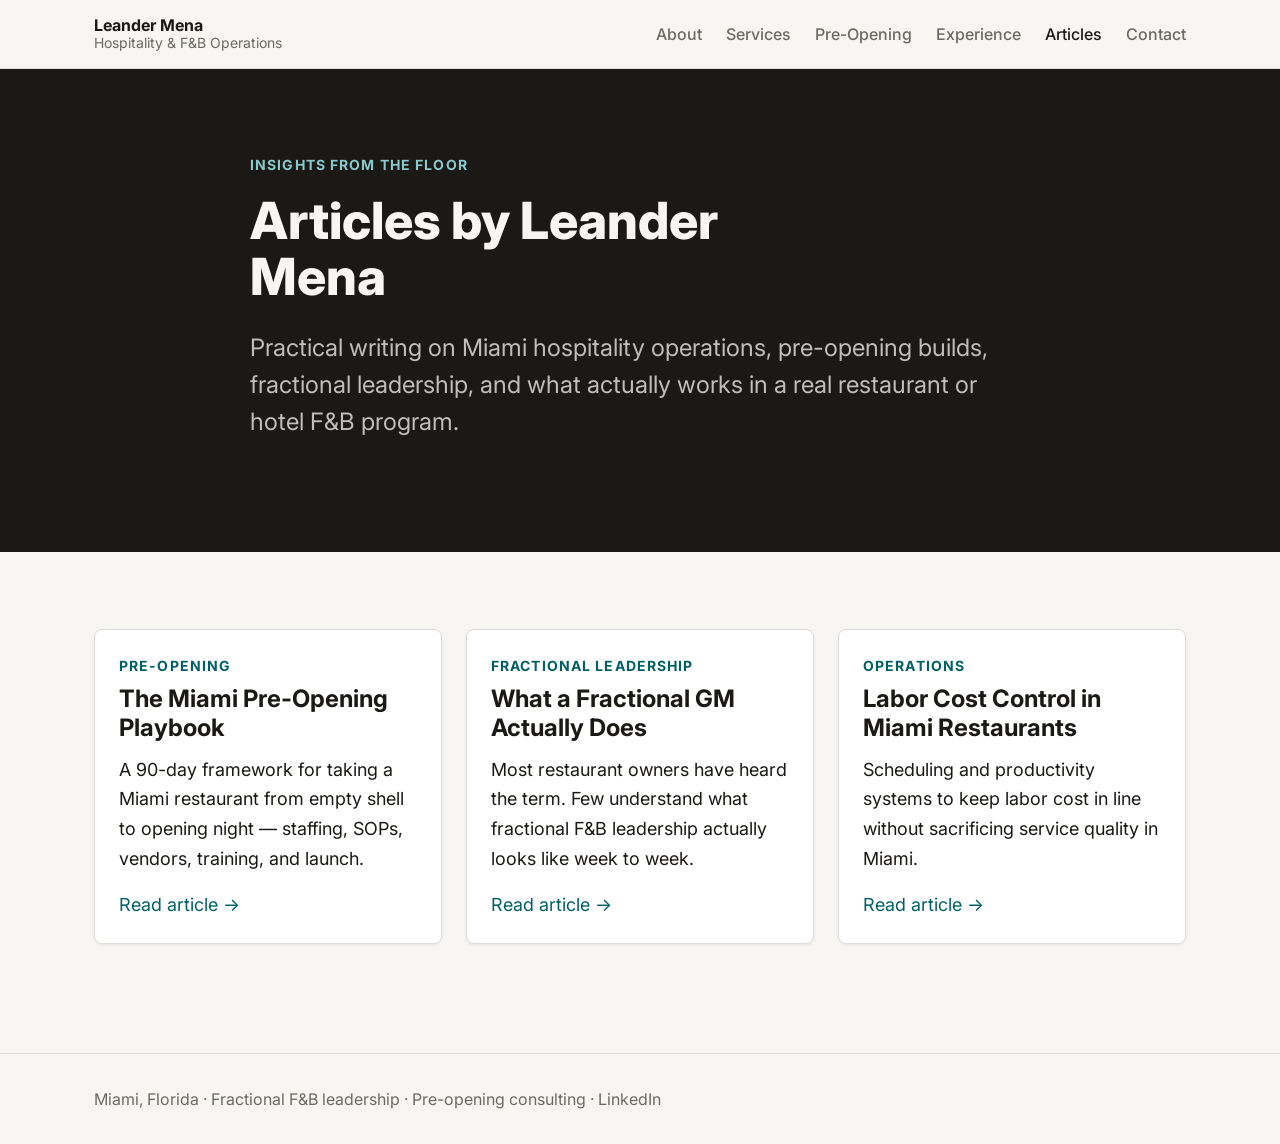
==== blog/index.html @ 5acd49ef "SEO/ORM audit: new index, style, profile page, sitemap, robots, blog articles" ====
<!DOCTYPE html>
<html lang="en">
<head>
  <meta charset="UTF-8" />
  <meta name="viewport" content="width=device-width, initial-scale=1.0" />
  <title>Articles by Leander Mena | Miami Hospitality Consulting</title>
  <meta name="description" content="Practical articles on pre-opening restaurant launches, fractional F&B leadership, labor cost control, and operations in Miami by Leander Mena." />
  <link rel="canonical" href="https://www.leandermena.com/blog/" />
  <link rel="preconnect" href="https://fonts.googleapis.com" />
  <link rel="preconnect" href="https://fonts.gstatic.com" crossorigin />
  <link href="https://fonts.googleapis.com/css2?family=Inter:wght@400;500;600;700;800&display=swap" rel="stylesheet" />
  <link rel="stylesheet" href="../style.css" />
</head>
<body>
  <header class="site-header">
    <div class="container nav">
      <a class="brand" href="../index.html">Leander Mena<small>Hospitality &amp; F&amp;B Operations</small></a>
      <nav class="nav-links">
        <a href="../about.html">About</a>
        <a href="../services.html">Services</a>
        <a href="../pre-opening.html">Pre-Opening</a>
        <a href="../experience.html">Experience</a>
        <a href="index.html" aria-current="page">Articles</a>
        <a href="../contact.html">Contact</a>
      </nav>
    </div>
  </header>
  <main>
    <section class="hero" style="min-height:30vh">
      <div class="container">
        <span class="kicker">Insights from the floor</span>
        <h1>Articles by Leander Mena</h1>
        <p class="lead">Practical writing on Miami hospitality operations, pre-opening builds, fractional leadership, and what actually works in a real restaurant or hotel F&amp;B program.</p>
      </div>
    </section>
    <section class="section">
      <div class="container">
        <div class="grid-3">
          <article class="card">
            <div class="eyebrow">Pre-Opening</div>
            <h3>The Miami Pre-Opening Playbook</h3>
            <p>A 90-day framework for taking a Miami restaurant from empty shell to opening night &mdash; staffing, SOPs, vendors, training, and launch.</p>
            <a href="miami-pre-opening-playbook.html">Read article &rarr;</a>
          </article>
          <article class="card">
            <div class="eyebrow">Fractional Leadership</div>
            <h3>What a Fractional GM Actually Does</h3>
            <p>Most restaurant owners have heard the term. Few understand what fractional F&amp;B leadership actually looks like week to week.</p>
            <a href="what-fractional-gm-does.html">Read article &rarr;</a>
          </article>
          <article class="card">
            <div class="eyebrow">Operations</div>
            <h3>Labor Cost Control in Miami Restaurants</h3>
            <p>Scheduling and productivity systems to keep labor cost in line without sacrificing service quality in Miami.</p>
            <a href="labor-cost-control-miami-restaurants.html">Read article &rarr;</a>
          </article>
        </div>
      </div>
    </section>
  </main>
  <footer class="footer">
    <div class="container">
      Miami, Florida &middot; Fractional F&amp;B leadership &middot; Pre-opening consulting
      &middot; <a href="https://www.linkedin.com/in/leandermena/" target="_blank" rel="noopener noreferrer">LinkedIn</a>
    </div>
  </footer>
  <script defer src="https://static.cloudflareinsights.com/beacon.min.js" data-cf-beacon='{"token":"7b5059dd6be246989c9476796a91cc74"}'></script>
</body>
</html>
---- style.css ----
/* Leander Mena — leandermena.com
   Typography: Inter (Google Fonts)
   Palette: Deep charcoal + warm off-white + teal accent
   Updated: 2026-05-27
   ============================================================ */

:root {
  --font-body: 'Inter', 'Helvetica Neue', sans-serif;
  --color-bg: #f7f6f2;
  --color-surface: #ffffff;
  --color-border: #e0ddd8;
  --color-text: #1a1916;
  --color-muted: #6b6963;
  --color-faint: #b0ae9e;
  --color-primary: #015f66;
  --color-primary-hover: #013d42;
  --color-primary-light: #e6f3f4;
  --color-accent: #c9622e;
  --text-xs: clamp(0.75rem, 0.7rem + 0.25vw, 0.875rem);
  --text-sm: clamp(0.875rem, 0.8rem + 0.35vw, 1rem);
  --text-base: clamp(1rem, 0.95rem + 0.25vw, 1.125rem);
  --text-lg: clamp(1.125rem, 1rem + 0.75vw, 1.5rem);
  --text-xl: clamp(1.5rem, 1.2rem + 1.25vw, 2.25rem);
  --text-2xl: clamp(2rem, 1.2rem + 2.5vw, 3.25rem);
  --space-1: 0.25rem; --space-2: 0.5rem; --space-3: 0.75rem; --space-4: 1rem;
  --space-6: 1.5rem; --space-8: 2rem; --space-10: 2.5rem; --space-12: 3rem;
  --space-16: 4rem; --space-20: 5rem;
  --radius-sm: 4px; --radius-md: 8px; --radius-lg: 12px;
  --shadow-sm: 0 1px 3px rgba(26,25,22,.08);
  --shadow-md: 0 4px 12px rgba(26,25,22,.10);
  --content: 1140px;
  --transition: 180ms cubic-bezier(0.16, 1, 0.3, 1);
}

*, *::before, *::after { box-sizing: border-box; margin: 0; padding: 0; }
html { -webkit-font-smoothing: antialiased; text-rendering: optimizeLegibility; scroll-behavior: smooth; }
body { font-family: var(--font-body); font-size: var(--text-base); color: var(--color-text); background: var(--color-bg); line-height: 1.65; min-height: 100dvh; }
img { display: block; max-width: 100%; height: auto; }
a { color: var(--color-primary); text-decoration: none; transition: color var(--transition); }
a:hover { color: var(--color-primary-hover); }
:focus-visible { outline: 2px solid var(--color-primary); outline-offset: 3px; border-radius: var(--radius-sm); }

/* CONTAINER & LAYOUT */
.container { max-width: var(--content); margin-inline: auto; padding-inline: var(--space-6); }
.section { padding-block: clamp(var(--space-10), 6vw, var(--space-20)); }

/* NAV */
.site-header { position: sticky; top: 0; z-index: 100; background: rgba(247,246,242,.92); backdrop-filter: blur(12px); border-bottom: 1px solid var(--color-border); }
.nav { display: flex; align-items: center; justify-content: space-between; gap: var(--space-6); padding-block: var(--space-4); flex-wrap: wrap; }
.brand { font-weight: 700; font-size: var(--text-sm); color: var(--color-text); display: flex; flex-direction: column; line-height: 1.2; }
.brand small { font-weight: 400; color: var(--color-muted); font-size: var(--text-xs); }
.nav-links { display: flex; gap: var(--space-6); flex-wrap: wrap; }
.nav-links a { font-size: var(--text-sm); color: var(--color-muted); font-weight: 500; }
.nav-links a:hover, .nav-links a[aria-current] { color: var(--color-text); }

/* HERO */
.hero { background: var(--color-text); color: #f7f6f2; padding-block: clamp(var(--space-12), 8vw, var(--space-20)); min-height: 60vh; display: flex; align-items: center; }
.hero h1 { font-size: var(--text-2xl); font-weight: 800; line-height: 1.1; max-width: 18ch; margin-bottom: var(--space-6); }
.hero .lead { font-size: var(--text-lg); color: rgba(247,246,242,.75); max-width: 52ch; margin-bottom: var(--space-8); line-height: 1.55; }
.hero-grid { display: grid; grid-template-columns: 1fr 1fr; gap: var(--space-12); align-items: center; }
.hero-card { background: rgba(255,255,255,.07); border: 1px solid rgba(255,255,255,.12); border-radius: var(--radius-lg); padding: var(--space-8); }
.hero-card h3 { font-size: var(--text-lg); font-weight: 700; margin-bottom: var(--space-4); }
.hero-card p { color: rgba(247,246,242,.7); margin-bottom: var(--space-6); }
.metric { display: grid; grid-template-columns: 1fr 1fr; gap: var(--space-4); }
.metric div { display: flex; flex-direction: column; }
.metric strong { font-size: var(--text-lg); font-weight: 800; color: #fff; }
.metric span { font-size: var(--text-xs); color: rgba(247,246,242,.55); }
.kicker { display: inline-block; font-size: var(--text-xs); font-weight: 700; letter-spacing: .08em; text-transform: uppercase; color: #89c8cb; margin-bottom: var(--space-4); }

/* BAND */
.band { background: var(--color-primary); color: #fff; padding: var(--space-4) 0; }
.band-list { display: flex; gap: var(--space-6); flex-wrap: wrap; font-size: var(--text-sm); font-weight: 500; opacity: .85; }

/* TYPOGRAPHY */
h2 { font-size: var(--text-xl); font-weight: 800; line-height: 1.15; margin-bottom: var(--space-4); }
h3 { font-size: var(--text-lg); font-weight: 700; line-height: 1.2; margin-bottom: var(--space-3); }
p { max-width: 72ch; margin-bottom: var(--space-4); }
.section-intro { font-size: var(--text-lg); color: var(--color-muted); max-width: 58ch; margin-bottom: var(--space-8); }
.eyebrow { font-size: var(--text-xs); font-weight: 700; letter-spacing: .08em; text-transform: uppercase; color: var(--color-primary); margin-bottom: var(--space-2); }
.list { list-style: none; display: flex; flex-direction: column; gap: var(--space-3); padding: 0; }
.list li { padding-left: var(--space-5); position: relative; }
.list li::before { content: "\2014"; position: absolute; left: 0; color: var(--color-primary); font-weight: 700; }

/* CARDS & GRIDS */
.grid-3 { display: grid; grid-template-columns: repeat(auto-fill, minmax(min(300px,100%), 1fr)); gap: var(--space-6); margin-bottom: var(--space-8); }
.grid-2 { display: grid; grid-template-columns: repeat(auto-fill, minmax(min(420px,100%), 1fr)); gap: var(--space-6); }
.card { background: var(--color-surface); border: 1px solid var(--color-border); border-radius: var(--radius-md); padding: var(--space-6); box-shadow: var(--shadow-sm); transition: box-shadow var(--transition), transform var(--transition); }
.card:hover { box-shadow: var(--shadow-md); transform: translateY(-2px); }
.cta-panel { background: var(--color-surface); border: 1px solid var(--color-border); border-radius: var(--radius-md); padding: var(--space-8); }

/* BUTTONS */
.btn { display: inline-flex; align-items: center; gap: var(--space-2); padding: var(--space-3) var(--space-6); border-radius: var(--radius-md); font-size: var(--text-sm); font-weight: 600; cursor: pointer; border: 2px solid transparent; transition: background var(--transition), color var(--transition), border-color var(--transition), transform var(--transition); }
.btn:hover { transform: translateY(-1px); }
.btn-primary { background: var(--color-primary); color: #fff; border-color: var(--color-primary); }
.btn-primary:hover { background: var(--color-primary-hover); border-color: var(--color-primary-hover); color: #fff; }
.btn-secondary { background: transparent; color: var(--color-text); border-color: var(--color-border); }
.btn-secondary:hover { background: var(--color-surface); color: var(--color-primary); border-color: var(--color-primary); }
.inline-cta { display: flex; gap: var(--space-4); flex-wrap: wrap; align-items: center; }

/* FOOTER */
.footer { border-top: 1px solid var(--color-border); padding: var(--space-8) 0; color: var(--color-muted); font-size: var(--text-sm); }
.footer a { color: var(--color-muted); }
.footer a:hover { color: var(--color-primary); }

/* ARTICLE / BLOG */
.prose { max-width: 720px; margin-inline: auto; }
.prose h2 { margin-top: var(--space-10); }
.prose h3 { margin-top: var(--space-8); }
.prose p, .prose li { font-size: var(--text-base); line-height: 1.75; margin-bottom: var(--space-4); }
.prose ul, .prose ol { padding-left: var(--space-6); margin-bottom: var(--space-6); }
.article-meta { font-size: var(--text-xs); color: var(--color-muted); text-transform: uppercase; letter-spacing: .06em; margin-bottom: var(--space-6); }
.article-hero { background: var(--color-text); color: #f7f6f2; padding-block: clamp(var(--space-10), 7vw, var(--space-16)); }
.article-hero .kicker { color: #89c8cb; }
.article-hero h1 { font-size: var(--text-2xl); font-weight: 800; line-height: 1.1; max-width: 20ch; margin-bottom: var(--space-4); }
.article-hero .lead { font-size: var(--text-lg); color: rgba(247,246,242,.75); max-width: 52ch; }

/* FORM */
.form-group { display: flex; flex-direction: column; gap: var(--space-2); margin-bottom: var(--space-6); }
label { font-size: var(--text-sm); font-weight: 600; }
input, textarea, select { padding: var(--space-3) var(--space-4); border: 1px solid var(--color-border); border-radius: var(--radius-md); font: inherit; color: var(--color-text); background: var(--color-surface); transition: border-color var(--transition); }
input:focus, textarea:focus, select:focus { outline: none; border-color: var(--color-primary); }

/* RESPONSIVE */
@media (max-width: 768px) {
  .hero-grid { grid-template-columns: 1fr; }
  .hero-card { display: none; }
  .hero h1 { max-width: none; }
  .nav-links { gap: var(--space-4); }
}
@media (max-width: 480px) {
  .nav-links { display: none; }
  .band-list { gap: var(--space-4); }
}
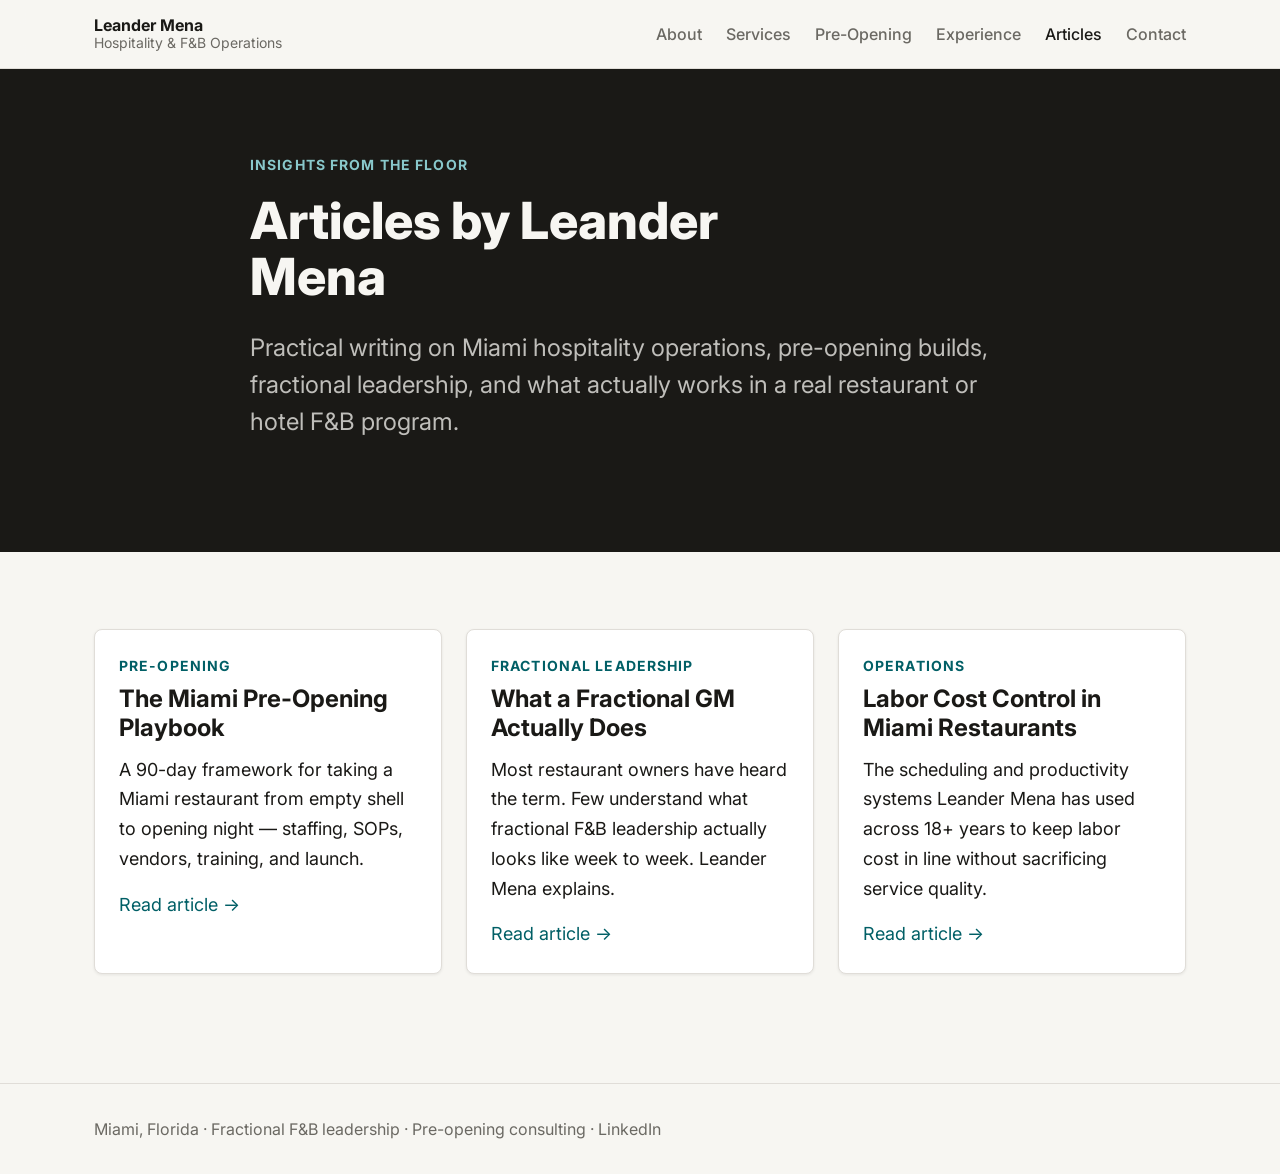
==== commit b526808a: "Update index.html" ====
--- a/blog/index.html
+++ b/blog/index.html
@@ -25,45 +25,58 @@
       </nav>
     </div>
   </header>
+
   <main>
     <section class="hero" style="min-height:30vh">
       <div class="container">
         <span class="kicker">Insights from the floor</span>
         <h1>Articles by Leander Mena</h1>
-        <p class="lead">Practical writing on Miami hospitality operations, pre-opening builds, fractional leadership, and what actually works in a real restaurant or hotel F&amp;B program.</p>
+        <p class="lead">Practical writing on Miami hospitality operations, pre-opening builds,
+        fractional leadership, and what actually works in a real restaurant or hotel F&amp;B program.</p>
       </div>
     </section>
+
     <section class="section">
       <div class="container">
         <div class="grid-3">
+
           <article class="card">
             <div class="eyebrow">Pre-Opening</div>
             <h3>The Miami Pre-Opening Playbook</h3>
-            <p>A 90-day framework for taking a Miami restaurant from empty shell to opening night &mdash; staffing, SOPs, vendors, training, and launch.</p>
+            <p>A 90-day framework for taking a Miami restaurant from empty shell to opening
+            night &mdash; staffing, SOPs, vendors, training, and launch.</p>
             <a href="miami-pre-opening-playbook.html">Read article &rarr;</a>
           </article>
+
           <article class="card">
             <div class="eyebrow">Fractional Leadership</div>
             <h3>What a Fractional GM Actually Does</h3>
-            <p>Most restaurant owners have heard the term. Few understand what fractional F&amp;B leadership actually looks like week to week.</p>
+            <p>Most restaurant owners have heard the term. Few understand what fractional F&amp;B
+            leadership actually looks like week to week. Leander Mena explains.</p>
             <a href="what-fractional-gm-does.html">Read article &rarr;</a>
           </article>
+
           <article class="card">
             <div class="eyebrow">Operations</div>
             <h3>Labor Cost Control in Miami Restaurants</h3>
-            <p>Scheduling and productivity systems to keep labor cost in line without sacrificing service quality in Miami.</p>
+            <p>The scheduling and productivity systems Leander Mena has used across 18+ years
+            to keep labor cost in line without sacrificing service quality.</p>
             <a href="labor-cost-control-miami-restaurants.html">Read article &rarr;</a>
           </article>
+
         </div>
       </div>
     </section>
   </main>
+
   <footer class="footer">
     <div class="container">
       Miami, Florida &middot; Fractional F&amp;B leadership &middot; Pre-opening consulting
       &middot; <a href="https://www.linkedin.com/in/leandermena/" target="_blank" rel="noopener noreferrer">LinkedIn</a>
     </div>
   </footer>
-  <script defer src="https://static.cloudflareinsights.com/beacon.min.js" data-cf-beacon='{"token":"7b5059dd6be246989c9476796a91cc74"}'></script>
+
+  <script defer src="https://static.cloudflareinsights.com/beacon.min.js"
+    data-cf-beacon='{"token":"7b5059dd6be246989c9476796a91cc74"}'></script>
 </body>
 </html>
